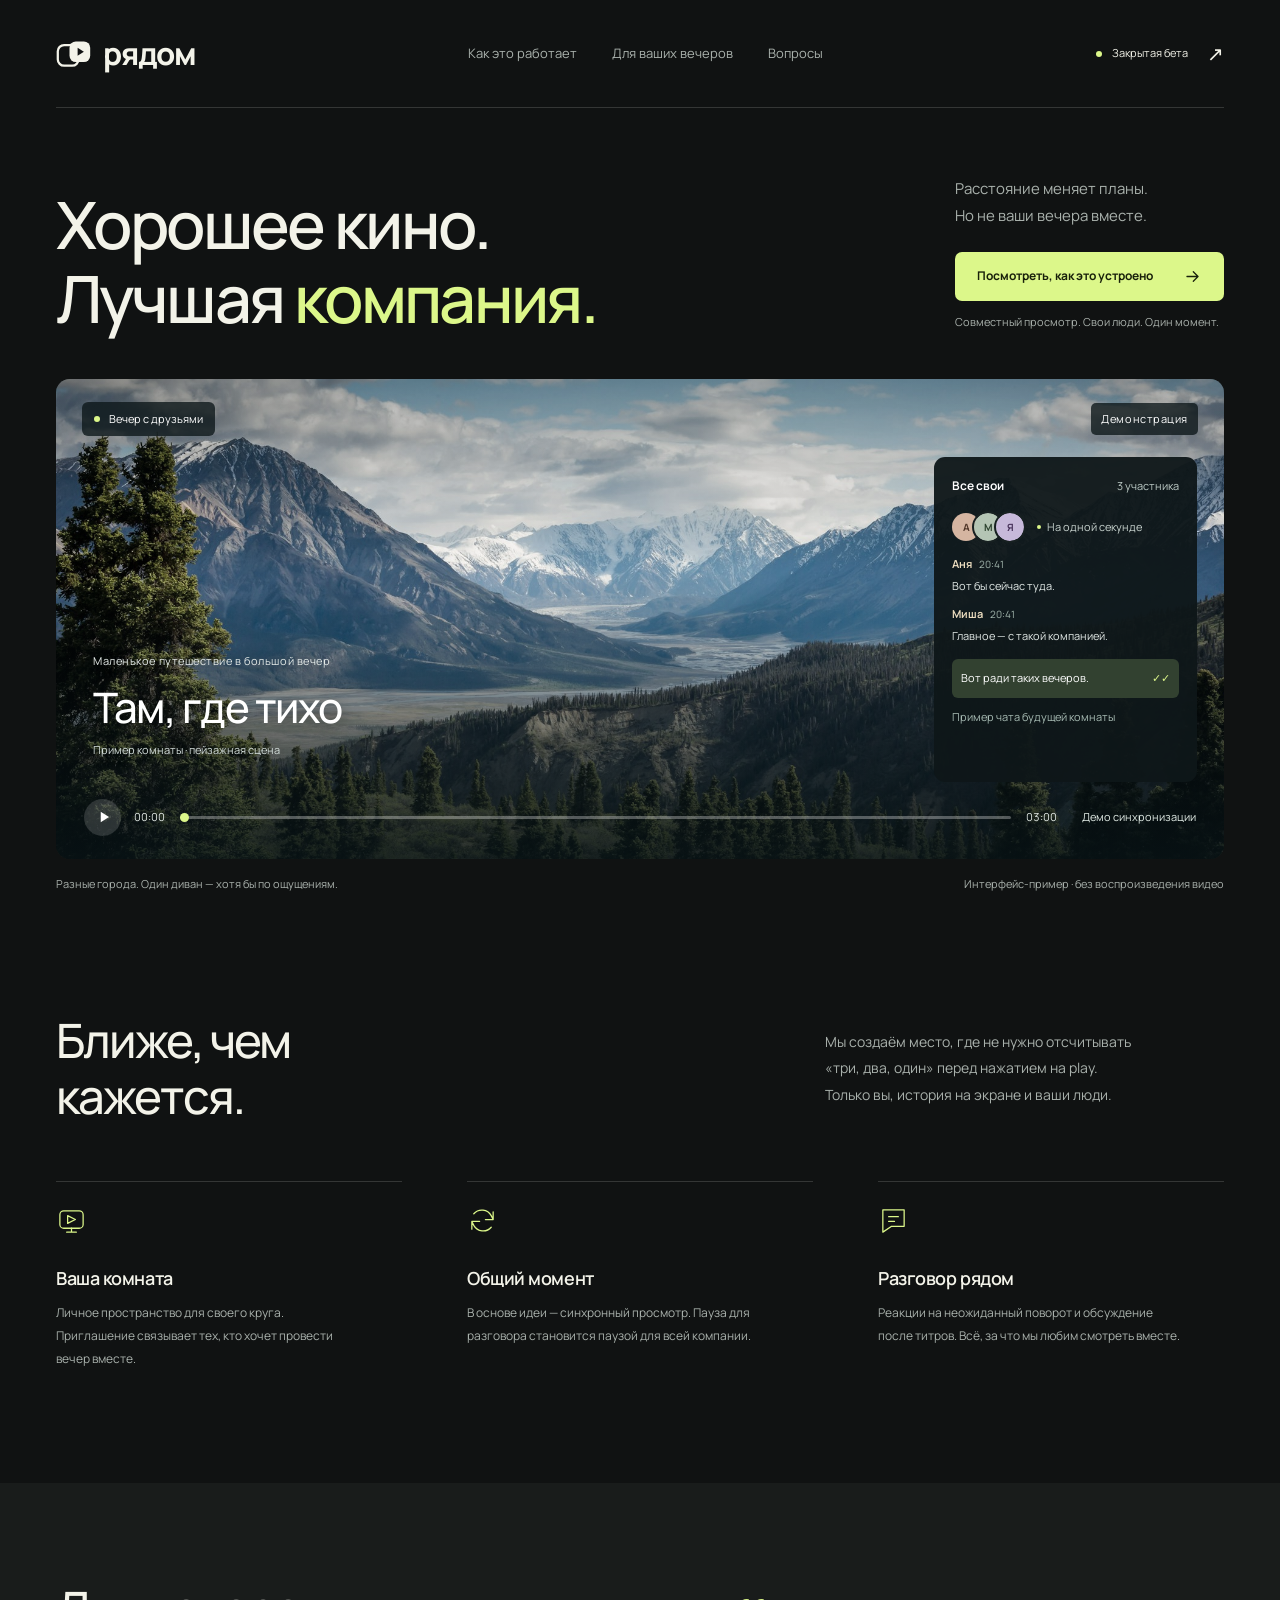
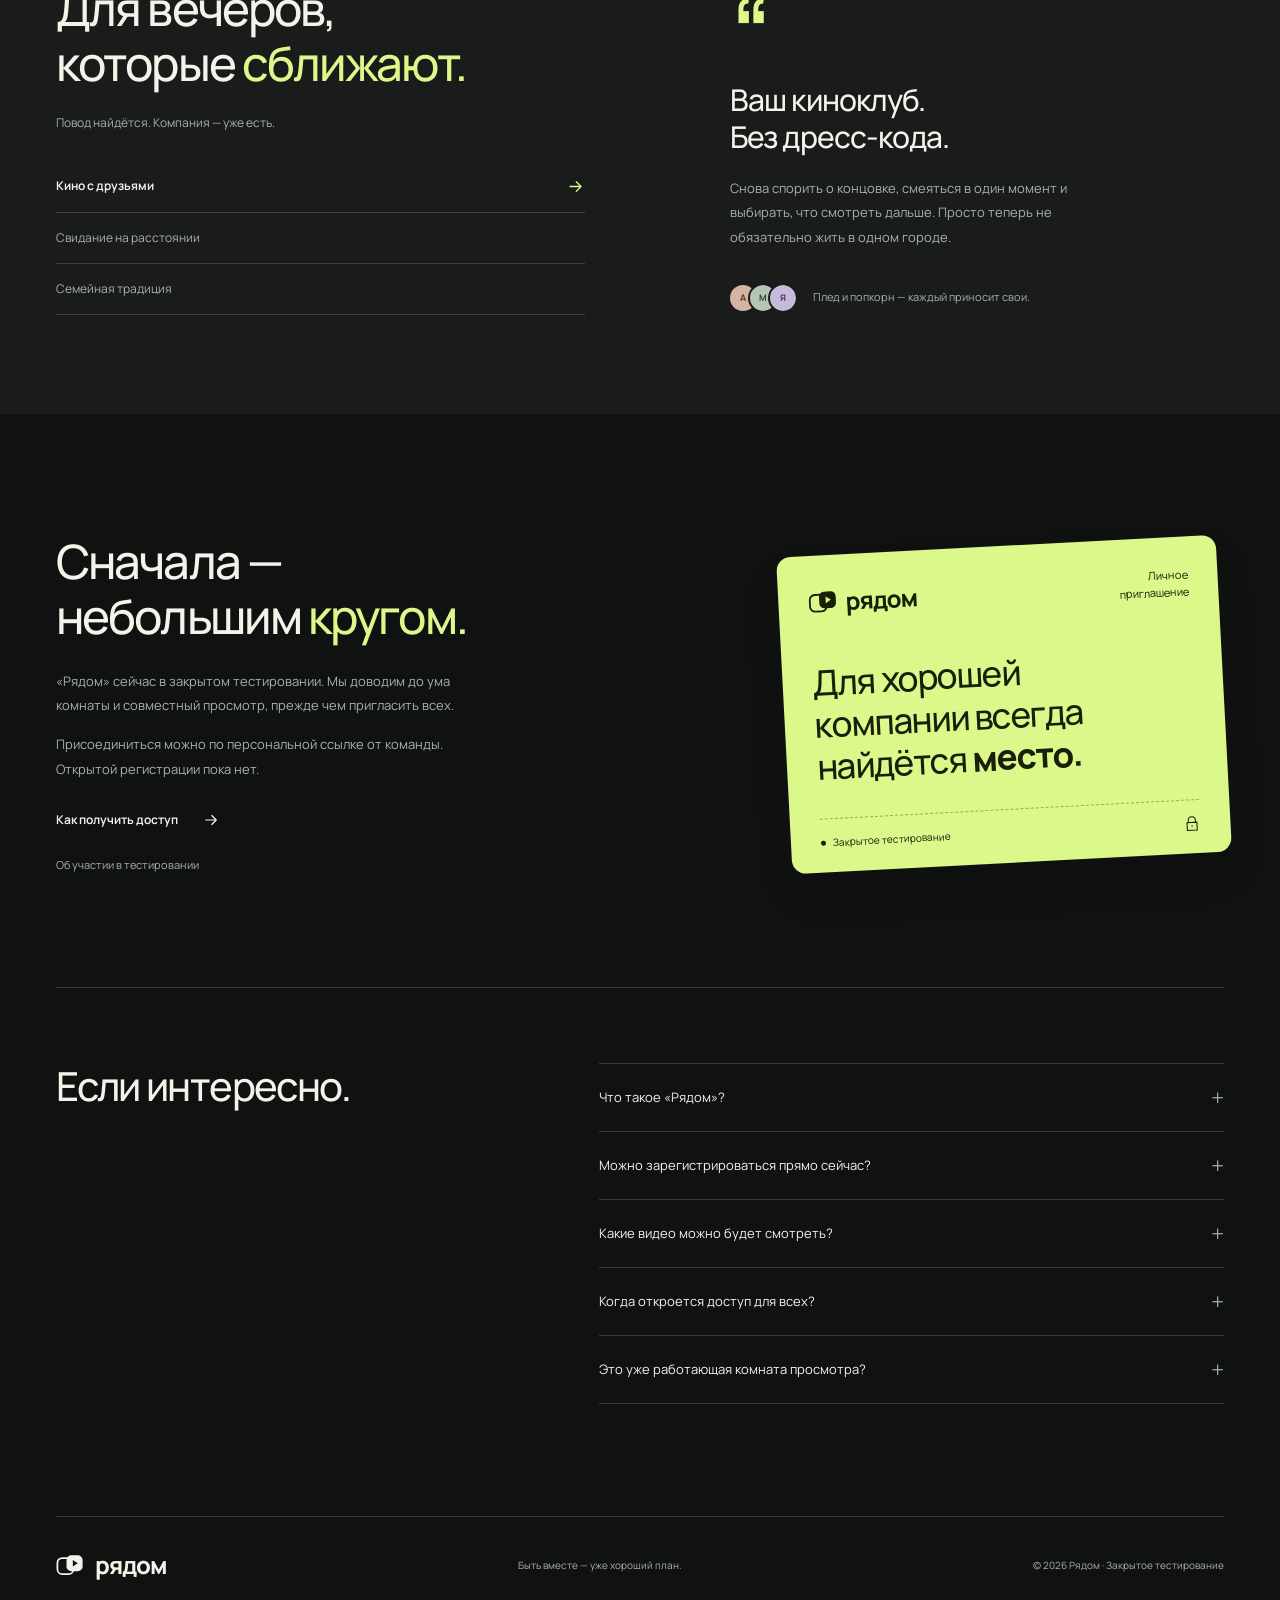
==== site/index.html @ b0fd859f "Add 11 co-watching landings with interactive installation and template replacement" ====
<!doctype html>
<html lang="ru" data-layout="cinema" style="--bg:#101212;--surface:#191c1b;--fg:#f3f3e9;--muted:#a9b1ac;--accent:#dcf78a;--accent-ink:#18200a">
<head>
<meta charset="utf-8"><meta name="viewport" content="width=device-width, initial-scale=1">
<meta name="description" content="Рядом — пространство для совместного просмотра на расстоянии. Закрытое тестирование, участие по персональному приглашению.">
<meta name="theme-color" content="#101212"><meta name="color-scheme" content="dark">
<title>Рядом — смотрим вместе, где бы вы ни были</title>
<link rel="icon" href="assets/favicon.svg" type="image/svg+xml">
<link rel="preload" href="assets/manrope.ttf" as="font" type="font/ttf" crossorigin>
<link rel="stylesheet" href="assets/style.css"><script defer src="assets/app.js"></script>
</head>
<body>
<a class="skip" href="#main">Перейти к содержимому</a>
<header class="header shell">
  <a class="brand" href="#" aria-label="Рядом — на главную"><svg viewBox="0 0 40 32" fill="none" aria-hidden="true"><rect x="2" y="6" width="23" height="23" rx="7" stroke="currentColor" stroke-width="2.5"/><rect x="15" y="2" width="23" height="23" rx="7" fill="currentColor"/><path d="m24 9 7 4.5-7 4.5V9Z" fill="var(--bg)"/></svg><span>рядом</span></a>
  <nav aria-label="Главная навигация"><a href="#how">Как это работает</a><a href="#moments">Для ваших вечеров</a><a href="#questions">Вопросы</a></nav>
  <a class="header-access" href="#access"><span class="status-dot"></span>Закрытая бета<span class="tiny-arrow">↗</span></a>
</header>
<main id="main">
  <section class="hero shell" aria-labelledby="hero-title">
    <div class="hero-intro">
      <h1 id="hero-title">Хорошее кино.<br>Лучшая <em>компания.</em></h1>
      <div class="hero-copy"><p>Расстояние меняет планы.<br>Но не ваши вечера вместе.</p><a class="button primary" href="#demo">Посмотреть, как это устроено <svg viewBox="0 0 24 24" fill="none" aria-hidden="true"><path d="M5 12h14m-6-6 6 6-6 6" stroke="currentColor" stroke-width="1.6" stroke-linecap="round" stroke-linejoin="round"/></svg></a><span class="hero-note">Совместный просмотр. Свои люди. Один момент.</span></div>
    </div>
    <div class="room" id="demo" aria-label="Демонстрация комнаты совместного просмотра">
      <div class="room-scene"><img src="assets/mountains.jpg" alt="Горная долина и снежные вершины" width="1920" height="1280" fetchpriority="high"><div class="scene-shade"></div></div>
      <div class="room-top"><span class="room-name"><span class="status-dot"></span><span id="room-name">Вечер с друзьями</span></span><span class="demo-tag">Демонстрация</span></div>
      <div class="film-title"><span>Маленькое путешествие в большой вечер</span><h2>Там, где тихо</h2><p>Пример комнаты · пейзажная сцена</p></div>
      <div class="watch-party" aria-label="Пример переписки">
        <div class="party-heading"><span>Все свои</span><span class="party-count">3 участника</span></div>
        <div class="party-people"><span class="avatar avatar-a">А</span><span class="avatar avatar-m">М</span><span class="avatar avatar-y">Я</span><span class="sync-label"><span class="status-dot"></span>На одной секунде</span></div>
        <div class="chat-line"><span class="chat-name">Аня <time>20:41</time></span><p id="chat-one">Вот бы сейчас туда.</p></div>
        <div class="chat-line"><span class="chat-name">Миша <time>20:41</time></span><p id="chat-two">Главное — с такой компанией.</p></div>
        <div class="chat-reply"><span>Вот ради таких вечеров.</span><span class="chat-check">✓✓</span></div>
        <span class="chat-caption">Пример чата будущей комнаты</span>
      </div>
      <div class="demo-controls"><button type="button" class="demo-toggle" aria-label="Запустить демонстрацию синхронизации" aria-pressed="false"><svg viewBox="0 0 24 24" aria-hidden="true"><path class="play-shape" d="m9 5 11 7-11 7Z" fill="currentColor"/><path class="pause-shape" d="M8 5h3v14H8zm6 0h3v14h-3z" fill="currentColor"/></svg></button><span class="demo-time" id="demo-time">00:00</span><input aria-label="Позиция в демонстрации" id="timeline" type="range" min="0" max="180" value="0"><span class="demo-duration">03:00</span><span class="control-caption" id="control-caption">Демо синхронизации</span></div>
    </div>
    <div class="room-caption"><span>Разные города. Один диван — хотя бы по ощущениям.</span><span>Интерфейс-пример · без воспроизведения видео</span></div>
  </section>
  <section class="how shell section" id="how" aria-labelledby="how-title">
    <div class="section-intro"><h2 id="how-title">Ближе, чем<br>кажется.</h2><p>Мы создаём место, где не нужно отсчитывать<br class="desktop-br"> «три, два, один» перед нажатием на play.<br class="desktop-br"> Только вы, история на экране и ваши люди.</p></div>
    <div class="steps">
      <article><span class="step-symbol"><svg viewBox="0 0 32 32" fill="none" aria-hidden="true"><rect x="4" y="6" width="24" height="18" rx="4"/><path d="M11 28h10M16 24v4m-4-17 8 4-8 4v-8Z"/></svg></span><h3>Ваша комната</h3><p>Личное пространство для своего круга. Приглашение связывает тех, кто хочет провести вечер вместе.</p></article>
      <article><span class="step-symbol"><svg viewBox="0 0 32 32" fill="none" aria-hidden="true"><path d="M7 9a11 11 0 0 1 18 2l2 4m0-8v8h-8M25 23A11 11 0 0 1 7 21l-2-4m0 8v-8h8"/></svg></span><h3>Общий момент</h3><p>В основе идеи — синхронный просмотр. Пауза для разговора становится паузой для всей компании.</p></article>
      <article><span class="step-symbol"><svg viewBox="0 0 32 32" fill="none" aria-hidden="true"><path d="M5 5h22v17H14l-9 6V5Z"/><path d="M11 12h10m-10 5h6"/></svg></span><h3>Разговор рядом</h3><p>Реакции на неожиданный поворот и обсуждение после титров. Всё, за что мы любим смотреть вместе.</p></article>
    </div>
  </section>
  <section class="moments section" id="moments" aria-labelledby="moments-title"><div class="shell moments-inner">
    <div class="moments-copy"><h2 id="moments-title">Для вечеров,<br>которые <em>сближают.</em></h2><p>Повод найдётся. Компания — уже есть.</p>
    <div class="scenario-tabs" role="tablist" aria-label="Сценарии совместного просмотра">
      <button type="button" role="tab" id="tab-friends" aria-controls="scenario-panel" aria-selected="true" data-scenario="friends">Кино с друзьями <svg viewBox="0 0 24 24" fill="none" aria-hidden="true"><path d="M5 12h14m-6-6 6 6-6 6" stroke="currentColor" stroke-width="1.6" stroke-linecap="round" stroke-linejoin="round"/></svg></button>
      <button type="button" role="tab" id="tab-date" aria-controls="scenario-panel" aria-selected="false" tabindex="-1" data-scenario="date">Свидание на расстоянии <svg viewBox="0 0 24 24" fill="none" aria-hidden="true"><path d="M5 12h14m-6-6 6 6-6 6" stroke="currentColor" stroke-width="1.6" stroke-linecap="round" stroke-linejoin="round"/></svg></button>
      <button type="button" role="tab" id="tab-family" aria-controls="scenario-panel" aria-selected="false" tabindex="-1" data-scenario="family">Семейная традиция <svg viewBox="0 0 24 24" fill="none" aria-hidden="true"><path d="M5 12h14m-6-6 6 6-6 6" stroke="currentColor" stroke-width="1.6" stroke-linecap="round" stroke-linejoin="round"/></svg></button>
    </div></div>
    <div class="scenario-panel" role="tabpanel" id="scenario-panel" aria-labelledby="tab-friends" tabindex="0"><span class="scenario-quote" aria-hidden="true">“</span><h3 id="scenario-title">Ваш киноклуб.<br>Без дресс-кода.</h3><p id="scenario-description">Снова спорить о концовке, смеяться в один момент и выбирать, что смотреть дальше. Просто теперь не обязательно жить в одном городе.</p><div class="scenario-bottom"><span class="small-avatars"><span class="avatar avatar-a">А</span><span class="avatar avatar-m">М</span><span class="avatar avatar-y">Я</span></span><span id="scenario-note">Плед и попкорн — каждый приносит свои.</span></div></div>
  </div></section>
  <section class="access shell section" id="access" aria-labelledby="access-title">
    <div class="access-copy"><h2 id="access-title">Сначала —<br>небольшим <em>кругом.</em></h2><p>«Рядом» сейчас в закрытом тестировании. Мы доводим до ума комнаты и совместный просмотр, прежде чем пригласить всех.</p><p>Присоединиться можно по персональной ссылке от команды. Открытой регистрации пока нет.</p><a class="text-link" href="#access-details">Как получить доступ <svg viewBox="0 0 24 24" fill="none" aria-hidden="true"><path d="M5 12h14m-6-6 6 6-6 6" stroke="currentColor" stroke-width="1.6" stroke-linecap="round" stroke-linejoin="round"/></svg></a>
    <details id="access-details" class="access-details"><summary>Об участии в тестировании</summary><p>Новых участников приглашает команда проекта. Если вам уже прислали приглашение, воспользуйтесь ссылкой из сообщения. На этой странице нельзя создать аккаунт или активировать код.</p></details></div>
    <div class="invite" aria-label="Участие только по приглашению"><div class="invite-top"><span class="brand"><svg viewBox="0 0 40 32" fill="none" aria-hidden="true"><rect x="2" y="6" width="23" height="23" rx="7" stroke="currentColor" stroke-width="2.5"/><rect x="15" y="2" width="23" height="23" rx="7" fill="currentColor"/><path d="m24 9 7 4.5-7 4.5V9Z" fill="var(--bg)"/></svg><span>рядом</span></span><span class="invite-label">Личное приглашение</span></div><div class="invite-body"><span>Для хорошей<br>компании всегда<br>найдётся <em>место.</em></span></div><div class="invite-bottom"><span class="status-dot"></span><span>Закрытое тестирование</span><svg viewBox="0 0 24 24" fill="none" aria-hidden="true"><path d="M7 10V7a5 5 0 0 1 10 0v3M5 10h14v11H5z" stroke="currentColor" stroke-width="1.5"/><circle cx="12" cy="15" r="1" fill="currentColor"/></svg></div></div>
  </section>
  <section class="faq shell section" id="questions" aria-labelledby="faq-title"><h2 id="faq-title">Если интересно.</h2><div class="faq-list">
    <details><summary>Что такое «Рядом»?</summary><p>Проект сервиса для совместного просмотра видео на расстоянии. Мы работаем над приватными комнатами, синхронизацией и общением во время просмотра.</p></details>
    <details><summary>Можно зарегистрироваться прямо сейчас?</summary><p>Открытая регистрация пока недоступна. Во время закрытого тестирования подключение проходит по персональным приглашениям от команды.</p></details>
    <details><summary>Какие видео можно будет смотреть?</summary><p>Поддерживаемые источники и форматы уточняются в ходе тестирования. «Рядом» не предоставляет собственный каталог фильмов и не заменяет подписки на видеосервисы.</p></details>
    <details><summary>Когда откроется доступ для всех?</summary><p>Точная дата пока не объявлена. Сначала мы хотим проверить основной сценарий с небольшой группой участников и учесть их обратную связь.</p></details>
    <details><summary>Это уже работающая комната просмотра?</summary><p>На этой странице показан интерактивный пример интерфейса. Он не воспроизводит видео и не соединяет участников. Доступ к тестовой версии предоставляется отдельно.</p></details>
  </div></section>
</main>
<footer class="footer shell"><a class="brand" href="#" aria-label="Рядом — наверх"><svg viewBox="0 0 40 32" fill="none" aria-hidden="true"><rect x="2" y="6" width="23" height="23" rx="7" stroke="currentColor" stroke-width="2.5"/><rect x="15" y="2" width="23" height="23" rx="7" fill="currentColor"/><path d="m24 9 7 4.5-7 4.5V9Z" fill="var(--bg)"/></svg><span>рядом</span></a><span>Быть вместе — уже хороший план.</span><span>© 2026 Рядом · Закрытое тестирование</span></footer>
</body></html>
---- site/assets/style.css ----
@font-face{font-family:Manrope;src:url('./manrope.ttf') format('truetype');font-weight:200 800;font-display:swap}
:root{--bg:#101212;--surface:#191c1b;--fg:#f3f3e9;--muted:#a9b1ac;--accent:#dcf78a;--accent-ink:#18200a;--line:color-mix(in srgb,var(--fg) 16%,transparent);--radius:14px;--ease:cubic-bezier(.16,1,.3,1)}
*{box-sizing:border-box}html{scroll-behavior:smooth;scroll-padding-top:35px;scrollbar-color:var(--muted) var(--bg)}body{margin:0;background:var(--bg);color:var(--fg);font:400 15px/1.7 Manrope,sans-serif;-webkit-font-smoothing:antialiased}::selection{background:var(--accent);color:var(--accent-ink)}a{color:inherit;text-decoration:none;text-underline-offset:5px}button,input{font:inherit}button,a,input,summary{-webkit-tap-highlight-color:transparent}button{cursor:pointer}a:focus-visible,button:focus-visible,input:focus-visible,summary:focus-visible,[tabindex="0"]:focus-visible{outline:2px solid var(--accent);outline-offset:6px}svg{width:24px;height:24px;flex-shrink:0}p,h1,h2,h3{margin:0}em{font-style:normal;color:var(--accent)}.shell{width:min(1280px,calc(100% - 112px));margin-inline:auto}.skip{position:absolute;top:-100px;left:24px;z-index:10;background:var(--accent);color:var(--accent-ink);padding:12px}.skip:focus{top:16px}.header{display:flex;align-items:center;justify-content:space-between;height:108px;border-bottom:1px solid var(--line);gap:24px}.brand{display:inline-flex;gap:11px;align-items:center;font-size:31px;font-weight:750;letter-spacing:-.04em;line-height:1}.brand svg{width:36px;height:32px}.header nav{display:flex;gap:35px;font-size:13px;color:var(--muted)}.header nav a:hover{color:var(--fg)}.header-access{font-size:12px;display:flex;align-items:center;gap:10px}.status-dot{display:inline-block;width:6px;height:6px;border-radius:50%;background:var(--accent);flex-shrink:0}.tiny-arrow{font-size:20px;margin-left:9px}.hero{padding-top:67px}.hero-intro{display:flex;justify-content:space-between;align-items:flex-end;gap:35px;margin-bottom:44px}h1{font-size:clamp(42px,5.1vw,78px);font-weight:550;line-height:1.12;letter-spacing:-.04em;text-wrap:balance}h1 em{font-weight:550}.hero-copy{padding-bottom:3px;flex-shrink:0}.hero-copy p{font-size:15px;line-height:1.8;color:var(--muted);margin-bottom:23px}.button{display:inline-flex;align-items:center;justify-content:center;gap:30px;font-size:12px;font-weight:700;min-height:49px;padding:12px 22px;border-radius:7px;transition:background .2s,transform .2s var(--ease)}.button:hover{transform:translateY(-2px);background:color-mix(in srgb,var(--accent) 85%,var(--fg))}.primary{background:var(--accent);color:var(--accent-ink)}.button svg{width:19px;height:19px}.hero-note{display:block;font-size:10px;color:var(--muted);margin-top:12px}.room{position:relative;isolation:isolate;min-height:460px;overflow:hidden;border-radius:var(--radius);color:#fff;background:#1c2b2d;scroll-margin-top:25px}.room-scene,.scene-shade{position:absolute;inset:0;z-index:-1}.room-scene img{height:100%;width:100%;object-fit:cover;object-position:50% 55%;filter:saturate(.65);transition:transform 16s linear}.room[data-playing="true"] .room-scene img{transform:scale(1.08)}.scene-shade{z-index:0;background:linear-gradient(180deg,rgba(8,19,22,.22),transparent 40%,rgba(8,19,22,.86))}.room-top{position:absolute;top:23px;left:26px;right:26px;display:flex;justify-content:space-between;align-items:center}.room-name{display:flex;align-items:center;gap:9px;font-size:11px;padding:8px 12px;border-radius:6px;background:rgba(12,22,25,.78)}.room .status-dot{background:#dcf78a}.demo-tag{font-size:10px;letter-spacing:.05em;background:rgba(12,22,25,.78);padding:7px 10px;border-radius:5px}.film-title{position:absolute;bottom:99px;left:37px}.film-title>span{font-size:10px;color:#e3e9e7;letter-spacing:.05em}.film-title h2{font-weight:500;font-size:42px;letter-spacing:-.035em;line-height:1.25;margin-top:8px}.film-title p{font-size:10px;color:#d3ddda;margin-top:8px}.watch-party{position:absolute;top:88px;right:27px;bottom:91px;width:263px;background:rgba(14,23,25,.95);border-radius:11px;padding:19px 18px}.party-heading{display:flex;justify-content:space-between;align-items:center;font-size:12px;font-weight:650}.party-count{color:#bdcbc6;font-size:9px;font-weight:400}.party-people{display:flex;align-items:center;margin-top:17px;margin-bottom:20px}.avatar{display:inline-flex;align-items:center;justify-content:center;flex-shrink:0;width:28px;height:28px;border-radius:50%;font-size:10px;font-weight:700}.avatar+.avatar{margin-left:-6px;outline:2px solid #172021}.avatar-a{background:#d5b5a1;color:#51372a}.avatar-m{background:#b4c5b4;color:#2e4430}.avatar-y{background:#c7b9da;color:#49335c}.sync-label{margin-left:13px;font-size:8px;color:#c8d3ce;display:flex;align-items:center;gap:6px}.sync-label .status-dot{width:4px;height:4px}.chat-line{font-size:10px;margin-top:13px}.chat-name{font-size:9px;color:#ecddc0;font-weight:650;display:flex;gap:7px;align-items:center}.chat-name time{font-size:7px;color:#a2b6ad;font-weight:400}.chat-line p{margin-top:3px;color:#e3eae7}.chat-reply{display:flex;justify-content:space-between;gap:8px;margin-top:18px;padding:10px 9px;background:#324130;border-radius:6px;font-size:9px}.chat-check{color:#dcf78a}.chat-caption{font-size:7px;color:#a7bbb3;display:block;margin-top:14px}.demo-controls{position:absolute;left:28px;right:28px;bottom:23px;display:flex;align-items:center;gap:13px}.demo-toggle{border:0;background:rgba(255,255,255,.15);color:#fff;display:grid;place-items:center;width:37px;height:37px;border-radius:50%;flex-shrink:0;transition:background .2s}.demo-toggle:hover{background:rgba(255,255,255,.3)}.demo-toggle svg{width:18px;height:18px}.pause-shape{display:none}.demo-toggle[aria-pressed="true"] .pause-shape{display:block}.demo-toggle[aria-pressed="true"] .play-shape{display:none}.demo-time,.demo-duration{font-size:9px;font-variant-numeric:tabular-nums;color:#e0e7e3}.demo-controls input{appearance:none;height:3px;flex:1;min-width:20px;border-radius:4px;background:linear-gradient(to right,#dcf78a var(--progress,0%),rgba(255,255,255,.3) var(--progress,0%));cursor:pointer;accent-color:#dcf78a}.demo-controls input::-webkit-slider-thumb{appearance:none;width:9px;height:9px;border-radius:50%;background:#dcf78a}.demo-controls input::-moz-range-thumb{width:9px;height:9px;border:0;border-radius:50%;background:#dcf78a}.control-caption{font-size:8px;min-width:126px;text-align:right;color:#e2ece6}.room-caption{display:flex;justify-content:space-between;margin-top:16px;color:var(--muted);font-size:10px;gap:20px}.room-caption>span:last-child{font-size:9px}.section{padding-top:120px;padding-bottom:112px}.section-intro{display:flex;justify-content:space-between;align-items:center;gap:40px}.section h2{font-size:clamp(34px,3.7vw,53px);line-height:1.17;font-weight:500;letter-spacing:-.04em;text-wrap:balance}.section-intro>p{font-size:14px;line-height:1.9;color:var(--muted);margin-right:8%;max-width:440px}.steps{display:grid;grid-template-columns:repeat(3,1fr);gap:65px;margin-top:57px}.steps article{padding-top:23px;border-top:1px solid var(--line)}.step-symbol{display:block;margin-bottom:19px;color:var(--accent)}.step-symbol svg{width:31px;height:31px;stroke:currentColor;stroke-width:1.3;stroke-linecap:round;stroke-linejoin:round}.steps h3{font-size:18px;letter-spacing:-.025em;font-weight:600;margin-bottom:9px}.steps p{font-size:12px;line-height:1.9;color:var(--muted);max-width:305px}.moments{background:var(--surface);padding-block:88px}.moments-inner{display:grid;grid-template-columns:1fr 1fr;gap:110px;align-items:center}.moments-copy>p{font-size:12px;color:var(--muted);margin-top:21px}.scenario-tabs{display:flex;flex-direction:column;gap:0;margin-top:28px}.scenario-tabs button{text-align:left;border:0;border-bottom:1px solid var(--line);background:transparent;color:var(--muted);padding:15px 0;display:flex;align-items:center;justify-content:space-between;font-size:12px}.scenario-tabs svg{width:19px;height:19px;transition:transform .2s var(--ease);opacity:0}.scenario-tabs button[aria-selected="true"]{color:var(--fg);font-weight:650}.scenario-tabs button[aria-selected="true"] svg{opacity:1;color:var(--accent)}.scenario-tabs button:hover svg{opacity:1;transform:translateX(4px)}.scenario-panel{padding:20px 0 15px 35px;min-height:300px}.scenario-quote{display:block;font-size:106px;color:var(--accent);line-height:.85;font-weight:500}.scenario-panel h3{font-size:30px;font-weight:500;letter-spacing:-.03em;line-height:1.25;margin-bottom:20px}.scenario-panel>p{font-size:13px;line-height:1.9;color:var(--muted);max-width:400px;min-height:77px}.scenario-bottom{display:flex;align-items:center;gap:17px;margin-top:32px}.small-avatars{display:flex}.small-avatars .avatar{width:26px;height:26px;font-size:9px}.small-avatars .avatar+.avatar{outline-color:var(--surface)}.scenario-bottom>span:last-child{font-size:9px;color:var(--muted)}.access{display:grid;grid-template-columns:1fr 1fr;gap:110px;align-items:center}.access-copy>p{color:var(--muted);font-size:13px;line-height:1.9;max-width:410px;margin-top:24px}.access-copy>p+p{margin-top:14px}.text-link{display:inline-flex;align-items:center;gap:24px;font-size:12px;font-weight:650;margin-top:27px}.text-link svg{width:18px}.text-link:hover{color:var(--accent)}.access-details{margin-top:24px;max-width:430px;font-size:12px}.access-details summary{color:var(--muted);font-size:10px}.access-details p{margin-top:12px;line-height:1.9;color:var(--muted)}.invite{width:100%;max-width:440px;justify-self:end;border-radius:14px;background:var(--accent);color:var(--accent-ink);padding:30px 30px 21px;transform:rotate(-3deg);box-shadow:0 22px 35px rgba(0,0,0,.12)}.invite-top{display:flex;align-items:center;justify-content:space-between;gap:18px}.invite .brand{font-size:24px;gap:8px}.invite .brand svg{width:29px;height:25px}.invite .brand svg path{fill:var(--accent)}.invite-label{font-size:8px;max-width:90px;text-align:right;line-height:1.5}.invite-body{padding:43px 0 31px}.invite-body>span{font-size:35px;font-weight:500;line-height:1.2;letter-spacing:-.04em;display:block}.invite-body em{color:inherit;font-weight:750}.invite-bottom{padding-top:15px;border-top:1px dashed color-mix(in srgb,var(--accent-ink) 35%,transparent);display:flex;align-items:center;gap:7px;font-size:9px}.invite-bottom .status-dot{background:var(--accent-ink);width:5px;height:5px}.invite-bottom svg{margin-left:auto;width:17px;height:17px}.faq{border-top:1px solid var(--line);padding-top:75px;display:grid;grid-template-columns:1fr 1.35fr;gap:80px}.faq h2{font-size:40px}.faq-list details{border-bottom:1px solid var(--line)}.faq-list details:first-child{border-top:1px solid var(--line)}summary{cursor:pointer;list-style:none}summary::-webkit-details-marker{display:none}.faq-list summary{display:flex;gap:20px;justify-content:space-between;align-items:center;padding:22px 0;font-size:13px}.faq-list summary::after{content:'+';font-size:23px;line-height:1;color:var(--muted);font-weight:300}.faq-list details[open] summary::after{content:'−'}.faq-list p{color:var(--muted);font-size:12px;line-height:1.9;padding:0 30px 22px 0;max-width:580px}.footer{border-top:1px solid var(--line);display:flex;align-items:center;justify-content:space-between;gap:30px;padding-block:36px;margin-top:0}.footer .brand{font-size:24px}.footer .brand svg{width:28px;height:24px}.footer>span{font-size:9px;color:var(--muted)}
/* Distinct composition families: split living room, immersive screen, journal and poster. */
html[data-layout="split"] .hero{display:grid;grid-template-columns:.9fr 1.1fr;gap:40px;padding-top:74px}html[data-layout="split"] .hero-intro{display:flex;flex-direction:column;align-items:flex-start;justify-content:center;margin:0;gap:33px}html[data-layout="split"] h1{font-size:clamp(40px,4.8vw,67px)}html[data-layout="split"] .room{min-height:570px}html[data-layout="split"] .watch-party{top:96px;right:20px;width:233px;bottom:auto;height:278px}html[data-layout="split"] .film-title{left:25px;bottom:100px}html[data-layout="split"] .film-title h2{font-size:34px}html[data-layout="split"] .room-caption{grid-column:1/-1;margin-top:-18px}html[data-layout="split"] .control-caption{display:none}html[data-layout="split"] .hero-note{max-width:280px}html[data-layout="immersive"] .hero{position:relative;padding-top:0;isolation:isolate}html[data-layout="immersive"] .hero-intro{padding:80px 45px 345px;margin:0;align-items:flex-start;gap:32px;pointer-events:none}html[data-layout="immersive"] .hero h1{font-size:clamp(45px,4.6vw,67px);color:#fff}html[data-layout="immersive"] .hero-copy{max-width:300px;padding-top:5px;pointer-events:auto}html[data-layout="immersive"] .hero-copy p,html[data-layout="immersive"] .hero-note{color:#e0e7e4}html[data-layout="immersive"] .room{position:absolute;inset:20px 0 33px;z-index:-1}html[data-layout="immersive"] .scene-shade{background:linear-gradient(180deg,rgba(6,17,21,.87),rgba(6,17,21,.1) 65%,rgba(6,17,21,.86))}html[data-layout="immersive"] .room-top{top:auto;bottom:282px;left:45px;right:auto}html[data-layout="immersive"] .demo-tag{margin-left:12px}html[data-layout="immersive"] .watch-party{top:auto;height:250px;bottom:78px}html[data-layout="immersive"] .hero .room-caption{margin-top:8px}html[data-layout="editorial"] .hero-intro{display:grid;grid-template-columns:1.2fr 1fr;align-items:start}html[data-layout="editorial"] h1{font-size:clamp(48px,5.8vw,84px)}html[data-layout="editorial"] .hero-copy{padding:8px 0 0 45px;border-left:1px solid var(--line)}html[data-layout="editorial"] .room{border-radius:0;min-height:430px}html[data-layout="editorial"] .room-caption{padding-bottom:20px;border-bottom:1px solid var(--line)}html[data-layout="poster"] .hero-intro{display:block;text-align:center}html[data-layout="poster"] h1{font-size:clamp(45px,5vw,73px);line-height:1.17}html[data-layout="poster"] .hero-copy{display:flex;align-items:center;justify-content:center;gap:35px;margin-top:28px}html[data-layout="poster"] .hero-copy p{margin:0;text-align:left;font-size:12px}html[data-layout="poster"] .hero-note{display:none}html[data-layout="poster"] .room{min-height:400px}
@media(min-width:1600px){h1{font-size:78px}.hero{padding-top:78px}.room{min-height:510px}.watch-party{top:108px;bottom:101px}.hero-intro{margin-bottom:48px}}
@media(max-width:1190px){.shell{width:calc(100% - 72px)}.hero-intro{gap:25px}h1{font-size:clamp(42px,5.2vw,67px)}.hero-copy p{font-size:13px}.hero-copy .button{gap:14px;padding-inline:17px;font-size:11px}.hero-note{font-size:9px}.moments-inner,.access{gap:65px}.header nav{gap:24px}.steps{gap:38px}.section-intro>p{margin-right:0}html[data-layout="immersive"] .hero-intro{padding:80px 35px 350px}html[data-layout="immersive"] .hero-copy{max-width:270px}html[data-layout="immersive"] .hero h1{font-size:50px}.invite-body>span{font-size:32px}}
@media(max-width:900px){.shell{width:calc(100% - 48px)}.header{height:85px}.header nav{gap:19px;font-size:11px}.header-access{font-size:10px}.brand{font-size:27px}.hero{padding-top:47px}.hero-intro{display:block}h1{font-size:64px}.hero-copy{display:flex;align-items:center;justify-content:space-between;gap:30px;margin-top:25px}.hero-copy p{margin:0}.hero-note{display:none}.hero-intro{margin-bottom:30px}.room{min-height:440px}.watch-party{width:238px}.film-title{left:26px;bottom:106px;max-width:calc(100% - 300px)}.film-title h2{font-size:34px}.film-title>span{font-size:8px}.section{padding-block:85px}.section-intro>p{font-size:12px}.steps{gap:27px}.steps p{font-size:11px}.moments-inner,.access{gap:44px}.moments-inner h2,.access h2{font-size:38px}.scenario-panel{padding-left:0}.scenario-panel h3{font-size:27px}.scenario-bottom{gap:10px;align-items:flex-start}.scenario-bottom>span:last-child{font-size:8px}.invite{padding:25px}.invite-body>span{font-size:30px}.faq{gap:45px}.faq h2{font-size:32px}.footer{flex-wrap:wrap;gap:25px}.footer>span:last-child{margin-left:auto}html[data-layout="split"] .hero{gap:25px;grid-template-columns:1fr 1.1fr}html[data-layout="split"] h1{font-size:43px}html[data-layout="split"] .hero-copy{display:block;margin:0}html[data-layout="split"] .hero-copy p{margin-bottom:20px}html[data-layout="split"] .room{min-height:540px}html[data-layout="split"] .watch-party{width:225px;right:16px;top:85px}html[data-layout="split"] .film-title{max-width:100%}html[data-layout="split"] .room-caption{margin-top:-5px}html[data-layout="immersive"] .hero-intro{display:block;padding:65px 30px 340px}html[data-layout="immersive"] .hero h1{font-size:52px}html[data-layout="immersive"] .hero-copy{max-width:none;display:flex}html[data-layout="immersive"] .room-top{left:30px}html[data-layout="editorial"] .hero-intro{display:block}html[data-layout="editorial"] .hero-copy{padding:0;border:0}html[data-layout="editorial"] h1{font-size:68px}html[data-layout="poster"] .hero-copy{gap:24px}}
@media(max-width:620px){.shell{width:calc(100% - 40px)}.header{height:79px;gap:10px}.header nav{display:none}.brand{font-size:27px;gap:9px}.brand svg{width:31px;height:28px}.header-access{font-size:10px;gap:7px}.tiny-arrow{margin-left:4px}.hero{padding-top:39px}h1{font-size:clamp(34px,9.8vw,56px);line-height:1.13;letter-spacing:-.04em}.hero-intro{margin-bottom:27px}.hero-copy{display:block;margin-top:22px}.hero-copy p{font-size:13px;line-height:1.8;margin-bottom:22px}.hero-copy .button{font-size:11px;min-height:47px;padding-inline:19px;gap:29px}.hero-note{display:block;font-size:8px;margin-top:12px}.room{min-height:515px;border-radius:10px}.room-scene img{object-position:44% center}.room-top{top:16px;left:15px;right:15px}.room-name{font-size:9px;padding:7px 8px}.demo-tag{font-size:8px;padding:6px 8px}.film-title{left:19px;top:83px;bottom:auto;max-width:none}.film-title>span{font-size:8px}.film-title h2{font-size:33px;margin-top:5px}.film-title p{font-size:8px}.watch-party{top:auto;left:18px;right:18px;width:auto;bottom:80px;height:244px;padding:16px 17px}.party-heading{font-size:11px}.party-people{margin-top:12px;margin-bottom:11px}.chat-line{margin-top:10px}.chat-line p{font-size:10px}.chat-reply{margin-top:13px;padding:8px 9px;font-size:9px}.chat-caption{margin-top:9px}.demo-controls{left:18px;right:18px;bottom:21px;gap:10px}.demo-toggle{width:31px;height:31px}.control-caption{display:none}.room-caption{font-size:9px;line-height:1.7;display:block;margin-top:12px}.room-caption>span{display:block}.room-caption>span:last-child{font-size:8px;margin-top:3px}.section{padding-block:67px}.section-intro{display:block}.section h2{font-size:38px}.section-intro>p{font-size:12px;line-height:1.9;margin-top:25px}.desktop-br{display:none}.steps{display:block;margin-top:30px}.steps article{padding-top:23px;position:relative;padding-left:50px;margin-top:25px}.step-symbol{position:absolute;left:0;top:26px}.step-symbol svg{width:28px;height:28px}.steps h3{font-size:17px}.steps p{font-size:12px;max-width:none}.moments-inner{display:block}.moments-copy>p{font-size:12px;margin-top:18px}.scenario-tabs{margin-top:25px}.scenario-panel{margin-top:38px;padding:10px 0 0;min-height:305px}.scenario-quote{font-size:91px}.scenario-panel h3{font-size:30px}.scenario-panel>p{min-height:0;font-size:12px}.scenario-bottom{align-items:center;margin-top:25px}.scenario-bottom>span:last-child{font-size:8px}.access{display:flex;flex-direction:column;align-items:stretch;gap:43px}.access-copy>p{font-size:12px;margin-top:23px}.invite{max-width:none;width:calc(100% - 16px);align-self:center;padding:26px}.invite-body{padding:36px 0}.invite-body>span{font-size:34px}.invite-label{font-size:8px}.faq{display:block;padding-top:55px}.faq h2{font-size:35px;margin-bottom:30px}.faq-list summary{font-size:12px;padding-block:20px}.faq-list p{font-size:11px}.footer{padding-block:30px;gap:20px}.footer .brand{font-size:25px}.footer>span{font-size:8px}.footer>span:nth-child(2){margin-left:auto;max-width:135px;text-align:right}.footer>span:last-child{width:100%;margin-left:0}html[data-layout="split"] .hero{display:block;padding-top:39px}html[data-layout="split"] .hero-intro{gap:0;display:block;margin-bottom:29px}html[data-layout="split"] h1{font-size:clamp(36px,10vw,56px)}html[data-layout="split"] .hero-copy{margin-top:22px}html[data-layout="split"] .room{min-height:515px}html[data-layout="split"] .watch-party{top:auto;left:18px;right:18px;width:auto;bottom:80px;height:244px}html[data-layout="split"] .film-title{left:19px;bottom:auto}html[data-layout="split"] .room-caption{margin-top:12px}html[data-layout="immersive"] .hero{padding-top:0}html[data-layout="immersive"] .hero-intro{padding:49px 19px 508px}html[data-layout="immersive"] .hero h1{font-size:clamp(30px,8.1vw,46px)}html[data-layout="immersive"] .hero-copy{display:block;margin-top:20px}html[data-layout="immersive"] .hero-copy p{font-size:12px;margin-bottom:20px}html[data-layout="immersive"] .room{top:13px;bottom:50px}html[data-layout="immersive"] .room-top{left:19px;bottom:428px;top:auto;right:19px}html[data-layout="immersive"] .room-name{font-size:8px}html[data-layout="immersive"] .film-title{bottom:337px;top:auto}html[data-layout="immersive"] .watch-party{height:244px;bottom:77px}html[data-layout="immersive"] .hero .room-caption{margin-top:7px}html[data-layout="editorial"] h1{font-size:clamp(37px,10.6vw,58px)}html[data-layout="editorial"] .hero-copy{margin-top:22px}html[data-layout="editorial"] .room{min-height:515px}html[data-layout="poster"] .hero-intro{text-align:left}html[data-layout="poster"] h1{font-size:clamp(33px,9.2vw,53px)}html[data-layout="poster"] .hero-copy{display:block;margin-top:23px}html[data-layout="poster"] .hero-copy p{font-size:12px;margin-bottom:21px}html[data-layout="poster"] .room{min-height:515px}}
@media(prefers-reduced-motion:reduce){html{scroll-behavior:auto}*,*::before,*::after{transition:none!important;animation:none!important}.room[data-playing="true"] .room-scene img{transform:none}}
.sources{display:grid;grid-template-columns:1.2fr 1fr;gap:80px;padding-top:68px;margin-top:28px;padding-bottom:64px;border-bottom:1px solid var(--line)}.sources h2{font-size:29px;line-height:1.3;letter-spacing:-.03em;font-weight:500}.sources p{font-size:12px;line-height:1.9;color:var(--muted);max-width:520px;margin-top:19px}.source-names{display:flex;align-content:center;align-items:center;flex-wrap:wrap;gap:12px}.source-names>span{padding:9px 14px;border:1px solid var(--line);border-radius:6px;font-size:13px;font-weight:600}.source-names small{display:block;width:100%;color:var(--muted);font-size:9px;line-height:1.8;margin-top:6px}@media(max-width:900px){.sources{gap:35px}.sources h2{font-size:25px}}@media(max-width:620px){.sources{display:block;padding-top:40px;padding-bottom:40px;margin-top:15px}.sources h2{font-size:26px}.source-names{margin-top:25px;gap:9px}.source-names>span{font-size:11px;padding:8px 12px}.source-names small{font-size:8px}}
/* Readability correction; approved first-page composition and copy stay intact. */
.header-access,.room-name,.demo-tag,.hero-note,.film-title>span,.film-title p,.party-count,.sync-label,.chat-name,.chat-name time,.chat-line p,.chat-reply,.chat-caption,.demo-time,.demo-duration,.control-caption,.room-caption,.room-caption>span:last-child,.scenario-bottom>span:last-child,.access-details summary,.invite-label,.invite-bottom,.source-names small{font-size:11px}.room{min-height:480px}.watch-party{top:78px;bottom:77px}.chat-line{font-size:11px}.party-people{margin-bottom:14px}.chat-line{margin-top:10px}.chat-reply{margin-top:13px}.chat-caption{margin-top:10px}.chat-name time{font-size:10px}.footer>span,.footer>span:nth-child(2),.footer>span:last-child{font-size:10px}.steps p,.faq-list p{font-size:12px}.film-title{text-shadow:0 2px 14px rgba(0,0,0,.4)}.invite-label{max-width:100px}.invite-bottom{font-size:10px}.scenario-bottom{align-items:center}.room-caption>span:last-child{max-width:46%;text-align:right}
@media(max-width:900px){html[data-layout="split"] .watch-party{height:294px}.hero-note,.header-access,.party-count,.sync-label,.chat-name,.chat-line p,.chat-reply,.chat-caption,.room-name,.demo-tag,.film-title>span,.film-title p,.room-caption,.room-caption>span:last-child,.scenario-bottom>span:last-child,.invite-label,.source-names small{font-size:11px}.invite-label{font-size:10px}}
@media(max-width:620px){.room,html[data-layout="split"] .room,html[data-layout="editorial"] .room,html[data-layout="poster"] .room{min-height:565px}.watch-party,html[data-layout="split"] .watch-party{top:auto;height:286px;bottom:80px}.room-caption>span:last-child{max-width:none;text-align:left}.scene-shade{background:linear-gradient(180deg,rgba(8,19,22,.64),rgba(8,19,22,.18) 60%,rgba(8,19,22,.86))}.hero-note,.header-access,.party-count,.sync-label,.chat-name,.chat-line p,.chat-reply,.chat-caption,.room-name,.demo-tag,.film-title>span,.film-title p,.room-caption,.room-caption>span:last-child,.scenario-bottom>span:last-child,.source-names small{font-size:11px}.film-title>span{max-width:260px;display:block}.watch-party .chat-line{margin-top:10px}.watch-party .chat-caption{margin-top:10px}.invite-label{font-size:10px}.invite-bottom{font-size:10px}.faq-list p{font-size:12px}html[data-layout="immersive"] .hero-intro{padding-bottom:568px}html[data-layout="immersive"] .room-top{bottom:474px}html[data-layout="immersive"] .film-title{bottom:379px}html[data-layout="immersive"] .watch-party{height:286px;bottom:77px}.control-caption{display:none}}
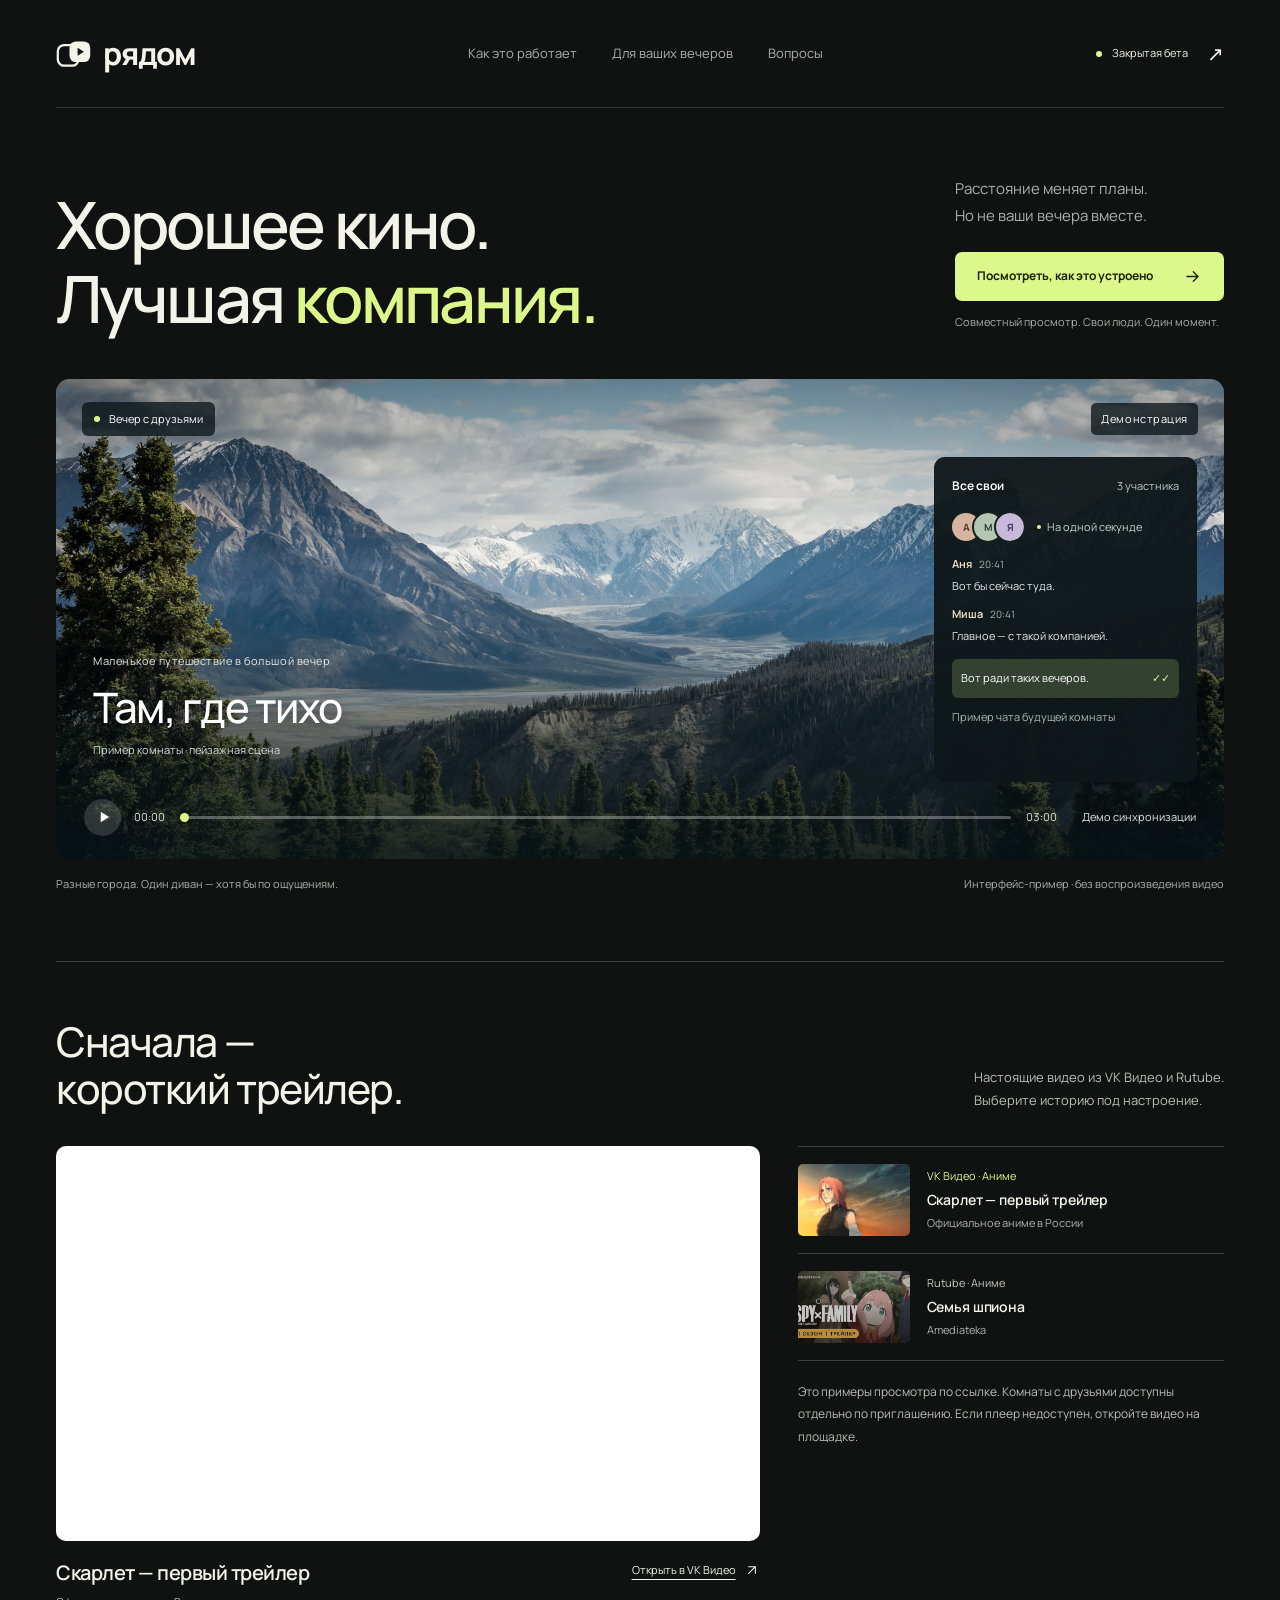
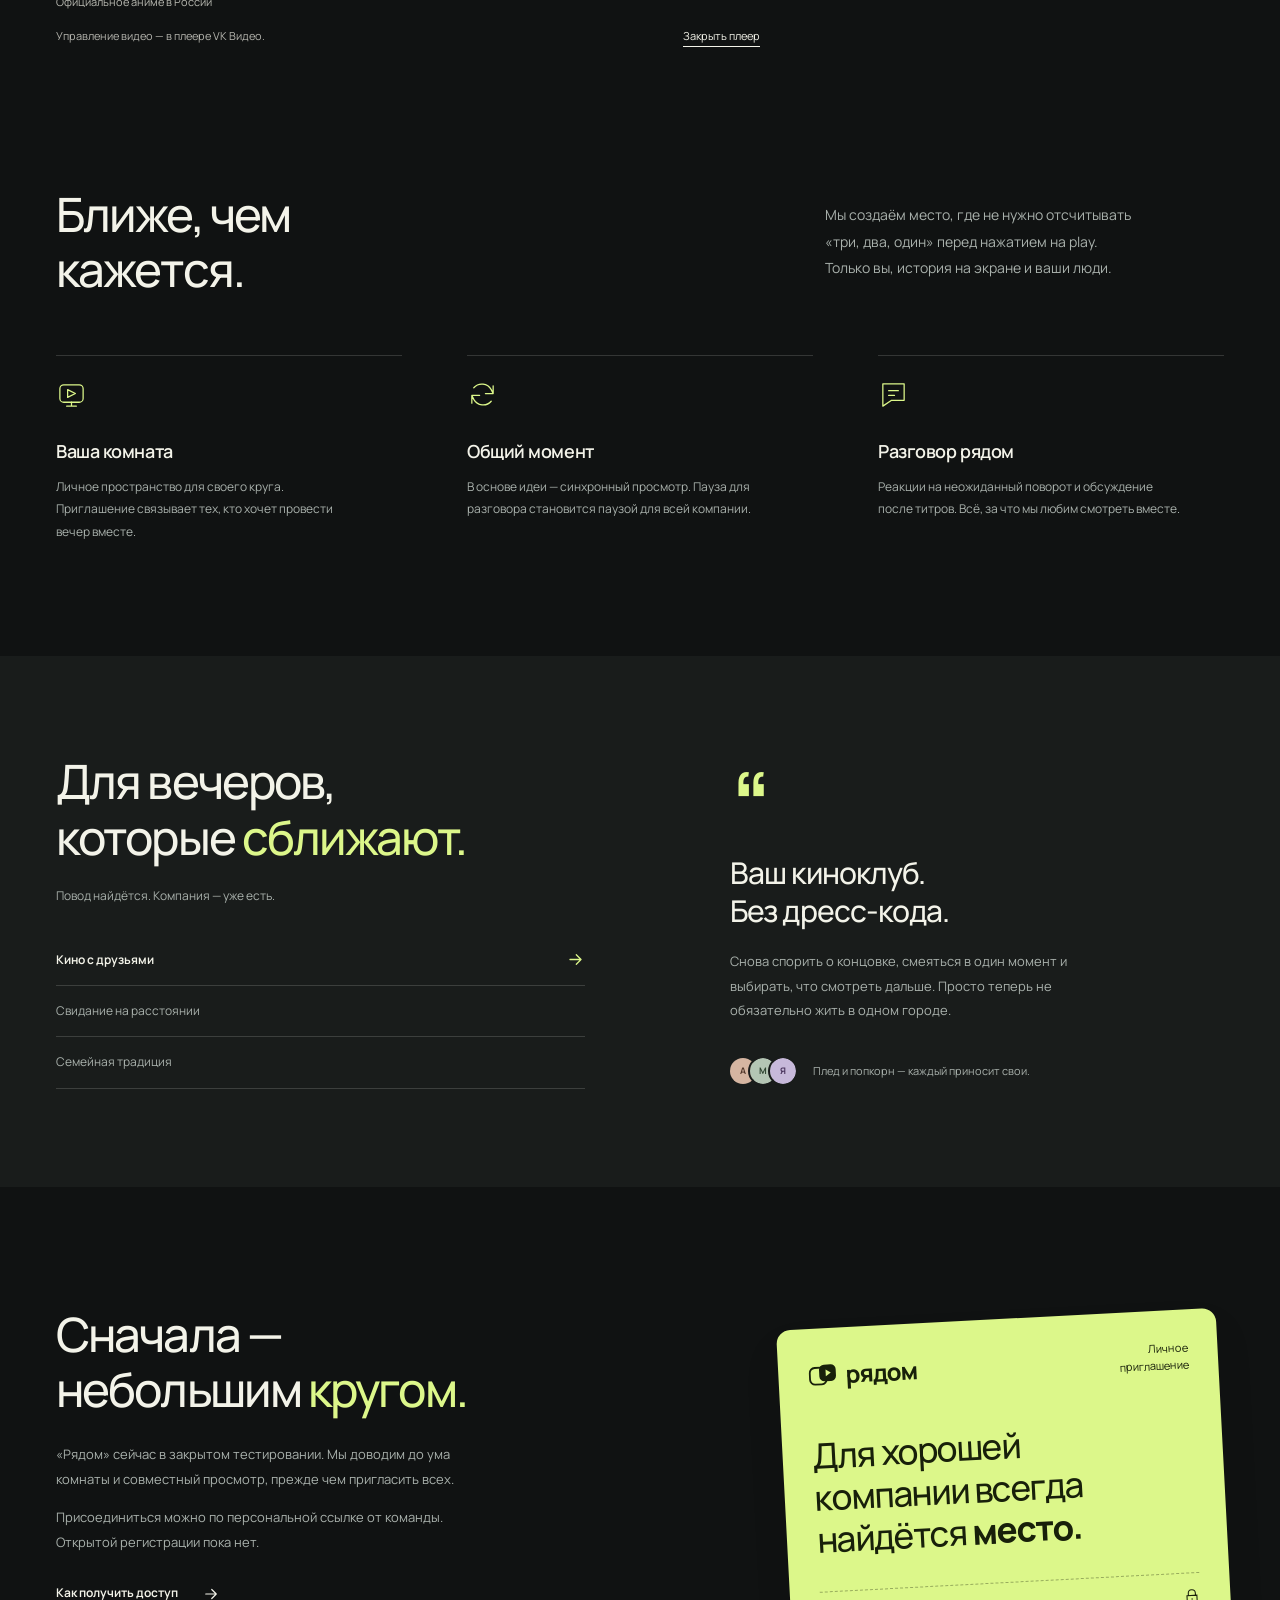
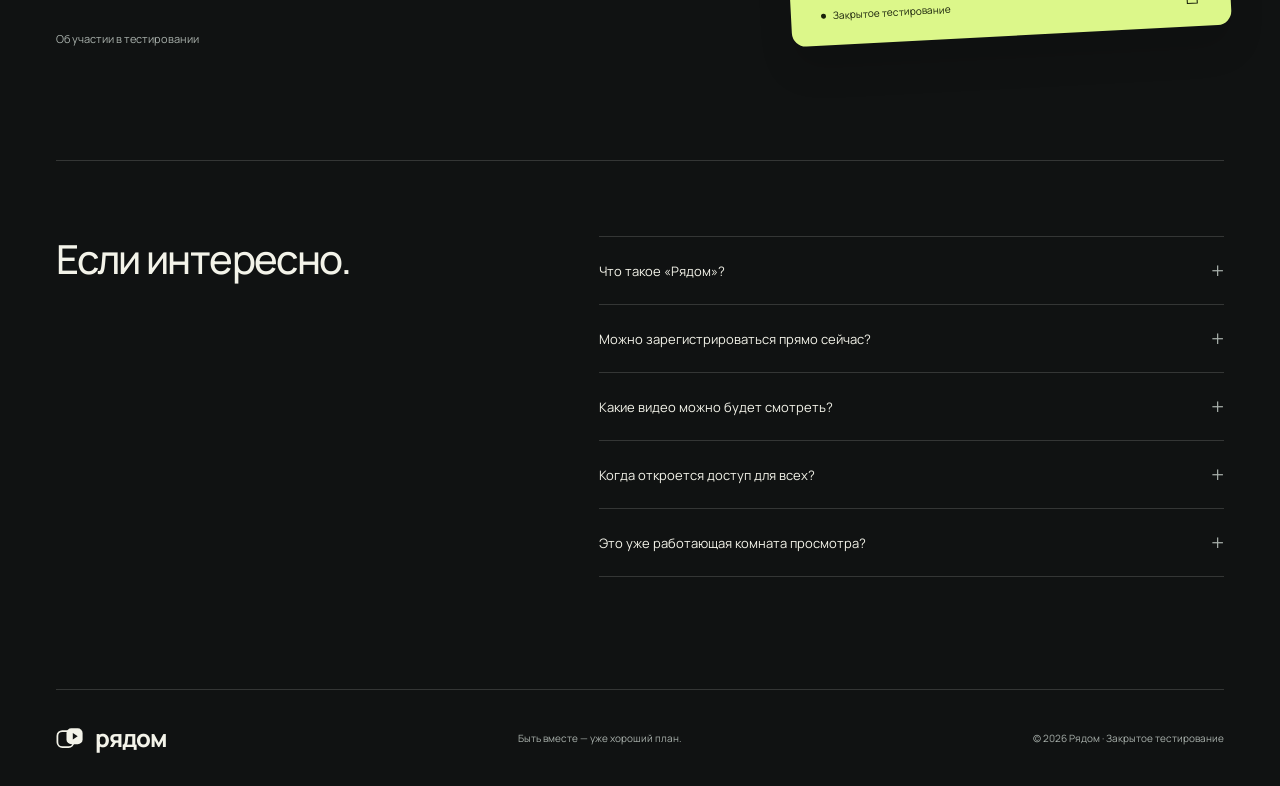
==== commit 01c063e8: "Add 22 distinct VK and Rutube trailers with muted autoplay" ====
--- a/site/index.html
+++ b/site/index.html
@@ -8,7 +8,7 @@
 <link rel="icon" href="assets/favicon.svg" type="image/svg+xml">
 <link rel="preload" href="assets/manrope.ttf" as="font" type="font/ttf" crossorigin>
 <link rel="stylesheet" href="assets/style.css"><script defer src="assets/app.js"></script>
-</head>
+<link rel="stylesheet" href="assets/video-samples.css"><script defer src="assets/video-samples.js"></script></head>
 <body>
 <a class="skip" href="#main">Перейти к содержимому</a>
 <header class="header shell">
@@ -37,7 +37,7 @@
       <div class="demo-controls"><button type="button" class="demo-toggle" aria-label="Запустить демонстрацию синхронизации" aria-pressed="false"><svg viewBox="0 0 24 24" aria-hidden="true"><path class="play-shape" d="m9 5 11 7-11 7Z" fill="currentColor"/><path class="pause-shape" d="M8 5h3v14H8zm6 0h3v14h-3z" fill="currentColor"/></svg></button><span class="demo-time" id="demo-time">00:00</span><input aria-label="Позиция в демонстрации" id="timeline" type="range" min="0" max="180" value="0"><span class="demo-duration">03:00</span><span class="control-caption" id="control-caption">Демо синхронизации</span></div>
     </div>
     <div class="room-caption"><span>Разные города. Один диван — хотя бы по ощущениям.</span><span>Интерфейс-пример · без воспроизведения видео</span></div>
-  </section>
+  </section><section class="watch-samples shell" id="examples" aria-labelledby="samples-title"><div class="samples-heading"><h2 id="samples-title">Сначала —<br>короткий трейлер.</h2><p>Настоящие видео из VK Видео и Rutube.<br>Выберите историю под настроение.</p></div><div class="samples-layout"><div class="sample-main"><div class="sample-screen"><img class="sample-poster" src="assets/media/01-vk.jpg" alt="Обложка трейлера «Скарлет — первый трейлер»" width="960" height="540" loading="lazy"><button class="sample-start" type="button"><svg viewBox="0 0 24 24" aria-hidden="true"><path d="m9 5 11 7-11 7Z" fill="currentColor"/></svg><span>Смотреть в плеере VK Видео</span></button><div class="sample-iframe-slot"></div></div><div class="sample-meta"><div><h3 class="sample-active-title">Скарлет — первый трейлер</h3><p class="sample-active-author">Официальное аниме в России</p></div><a class="sample-open" href="https://vkvideo.ru/video-158063198_456240278" target="_blank" rel="noopener noreferrer">Открыть в VK Видео<svg viewBox="0 0 24 24" fill="none" aria-hidden="true"><path d="M7 17 17 7M7 7h10v10" stroke="currentColor" stroke-width="1.6" stroke-linecap="round" stroke-linejoin="round"/></svg></a></div><div class="sample-status-row"><p class="sample-status" role="status">Автозапуск без звука. Включить звук можно в плеере.</p><button class="sample-stop" type="button" hidden>Закрыть плеер</button></div></div><div class="sample-list" role="group" aria-label="Выбрать трейлер"><button type="button" class="sample-choice" data-sample-index="0" aria-pressed="true"><img src="assets/media/01-vk.jpg" alt="" width="160" height="90" loading="lazy"><span><span class="sample-provider">VK Видео · Аниме</span><strong>Скарлет — первый трейлер</strong><span class="sample-author">Официальное аниме в России</span></span></button><button type="button" class="sample-choice" data-sample-index="1" aria-pressed="false"><img src="assets/media/01-rutube.jpg" alt="" width="160" height="90" loading="lazy"><span><span class="sample-provider">Rutube · Аниме</span><strong>Семья шпиона</strong><span class="sample-author">Amediateka</span></span></button><p class="sample-explainer">Это примеры просмотра по ссылке. Комнаты с друзьями доступны отдельно по приглашению. Если плеер недоступен, откройте видео на площадке.</p></div></div><script type="application/json" data-sample-catalog>[{"landing": 1, "provider": "VK Видео", "title": "Скарлет — первый трейлер", "kind": "Аниме", "author": "Официальное аниме в России", "url": "https://vkvideo.ru/video-158063198_456240278", "embed": "https://vkvideo.ru/video_ext.php?oid=-158063198&id=456240278&hash=051f331269a19291&autoplay=0", "poster": "assets/media/01-vk.jpg", "source": "https://vkvideo.ru/video-158063198_456240278", "thumbnailSource": "https://avatars.mds.yandex.net/get-vthumb/936892/7f5975e7ffee0c7e70cafa604761db0d/564x318_1", "duration": 90}, {"landing": 1, "provider": "Rutube", "title": "Семья шпиона", "kind": "Аниме", "author": "Amediateka", "url": "https://rutube.ru/video/8b8c5d28c023cfe3a97a4f2008adc07e/", "embed": "https://rutube.ru/play/embed/8b8c5d28c023cfe3a97a4f2008adc07e/", "poster": "assets/media/01-rutube.jpg", "source": "https://rutube.ru/u/amediateka/", "thumbnailSource": "https://pic.rtbcdn.ru/video/2026-05-27/c3/6f/c36fb52e131b24d5e4a2005dc35ef7f0.jpg", "duration": 102}]</script></section>
   <section class="how shell section" id="how" aria-labelledby="how-title">
     <div class="section-intro"><h2 id="how-title">Ближе, чем<br>кажется.</h2><p>Мы создаём место, где не нужно отсчитывать<br class="desktop-br"> «три, два, один» перед нажатием на play.<br class="desktop-br"> Только вы, история на экране и ваши люди.</p></div>
     <div class="steps">
--- a/site/assets/video-samples.css
+++ b/site/assets/video-samples.css
@@ -0,0 +1,3 @@
+.watch-samples{padding-top:56px;margin-block:68px 20px;border-top:1px solid color-mix(in srgb,var(--fg) 20%,transparent)}.samples-heading{display:flex;align-items:flex-end;justify-content:space-between;gap:50px;margin-bottom:33px}.samples-heading h2{font-size:clamp(32px,3.2vw,46px);font-weight:500;line-height:1.15;letter-spacing:-.035em}.samples-heading>p{font-size:13px;line-height:1.8;color:color-mix(in srgb,var(--fg) 76%,var(--bg))}.samples-layout{display:grid;grid-template-columns:1.65fr 1fr;gap:38px;align-items:start}.sample-main{min-width:0}.sample-screen{aspect-ratio:16/9;position:relative;isolation:isolate;overflow:hidden;background:#111915;border-radius:10px;color:#fff}.sample-poster{width:100%;height:100%;object-fit:cover;display:block;position:absolute;inset:0;filter:brightness(.6)}.sample-start{position:absolute;inset:0;width:100%;height:100%;background:transparent;color:#fff;border:0;display:flex;flex-direction:column;align-items:center;justify-content:center;gap:17px;padding:25px;cursor:pointer;z-index:1}.sample-start[hidden]{display:none}.sample-start>svg{padding:18px;width:70px;height:70px;border:1px solid #ffffffa6;border-radius:50%;background:#14241c66;transition:background .2s}.sample-start:hover>svg{background:#14241cd9}.sample-start>span{font-size:12px;font-weight:650}.sample-start:focus-visible{outline:3px solid var(--accent);outline-offset:-6px}.sample-iframe-slot{position:absolute;inset:0;pointer-events:none}.sample-iframe-slot iframe{width:100%;height:100%;border:0;display:block}.player-active .sample-iframe-slot{pointer-events:auto;z-index:2}.sample-meta{display:flex;justify-content:space-between;align-items:flex-start;gap:20px;margin-top:19px}.sample-active-title{font-size:20px;font-weight:600;line-height:1.3;letter-spacing:-.025em}.sample-active-author{font-size:11px;margin-top:7px;color:color-mix(in srgb,var(--fg) 75%,var(--bg))}.sample-open{display:inline-flex;align-items:center;gap:8px;flex-shrink:0;color:var(--fg);font-size:11px;text-decoration:underline;text-underline-offset:5px;line-height:1.8}.sample-open svg{width:16px;height:16px}.sample-status-row{display:flex;align-items:flex-start;justify-content:space-between;gap:20px;margin-top:15px}.sample-status{font-size:11px;line-height:1.7;max-width:520px;color:color-mix(in srgb,var(--fg) 73%,var(--bg))}.sample-stop{padding:0;background:none;color:var(--fg);border:0;border-bottom:1px solid currentColor;flex-shrink:0;cursor:pointer;font-size:11px}.sample-list{display:flex;flex-direction:column;gap:0;border-top:1px solid color-mix(in srgb,var(--fg) 20%,transparent)}.sample-choice{display:grid;grid-template-columns:112px 1fr;align-items:center;gap:17px;padding:17px 0;text-align:left;background:none;color:var(--fg);border:0;border-bottom:1px solid color-mix(in srgb,var(--fg) 20%,transparent);cursor:pointer;opacity:.74;transition:opacity .2s}.sample-choice[aria-pressed=true],.sample-choice:hover{opacity:1}.sample-choice>img{width:112px;height:72px;object-fit:cover;border-radius:5px;filter:saturate(.75)}.sample-choice[aria-pressed=true]>img{filter:saturate(1)}.sample-choice>span{display:flex;flex-direction:column;gap:5px;min-width:0}.sample-choice strong{font-size:14px;font-weight:600;line-height:1.5;letter-spacing:-.01em}.sample-provider{font-size:11px;line-height:1.5;color:color-mix(in srgb,var(--fg) 80%,var(--bg))}.sample-choice[aria-pressed=true] .sample-provider{color:var(--accent)}.sample-author{font-size:11px;line-height:1.5;color:color-mix(in srgb,var(--fg) 72%,var(--bg))}.sample-explainer{font-size:12px;line-height:1.9;margin-top:20px;color:color-mix(in srgb,var(--fg) 76%,var(--bg))}.brand-titry .sample-screen,.brand-kadr .sample-screen,.brand-sync .sample-screen,.brand-komnata .sample-screen{border-radius:0}.brand-pled .samples-heading h2,.brand-dubl .samples-heading h2,.brand-kruzhok .samples-heading h2{font-family:Lora,serif}.brand-sync .samples-heading h2{font-family:Unbounded,sans-serif;font-size:33px}.brand-volna .watch-samples{padding-top:35px;margin-top:50px}.brand-kruzhok .sample-choice[aria-pressed=true] .sample-provider{color:#193d31}@media(max-width:1000px){.samples-layout{grid-template-columns:1.4fr 1fr;gap:26px}.sample-choice{grid-template-columns:88px 1fr;gap:12px}.sample-choice>img{width:88px;height:64px}.sample-choice strong{font-size:13px}.sample-meta{display:block}.sample-open{margin-top:12px}.sample-active-title{font-size:19px}.samples-heading>p{font-size:12px}.sample-choice .sample-author{display:none}}@media(max-width:620px){.watch-samples{padding-top:36px;margin-top:47px}.samples-heading{display:block;margin-bottom:25px}.samples-heading h2{font-size:33px}.samples-heading>p{font-size:12px;margin-top:20px}.samples-layout{display:flex;flex-direction:column;gap:25px}.sample-main,.sample-list{width:100%}.sample-start{gap:12px;padding:15px}.sample-start>svg{width:53px;height:53px;padding:13px}.sample-start>span{font-size:11px}.sample-meta{margin-top:15px}.sample-active-title{font-size:19px}.sample-status-row{flex-direction:column;gap:10px;margin-top:13px}.sample-status{font-size:11px}.sample-choice{grid-template-columns:105px 1fr;gap:16px;padding:16px 0}.sample-choice>img{width:105px;height:70px}.sample-choice strong{font-size:13px}.sample-choice .sample-author{display:block}.sample-explainer{font-size:12px;margin-top:19px}.sample-choice[aria-pressed=false]{opacity:.84}.brand-sync .samples-heading h2{font-size:26px}.brand-volna .watch-samples{margin-top:40px}.sample-screen{border-radius:7px}}@media(prefers-reduced-motion:reduce){.sample-start>svg,.sample-choice{transition:none}}
+
+.sample-choice,.sample-choice[aria-pressed=false]{opacity:1}.sample-choice[aria-pressed=false]>img{opacity:.75}.sample-choice:hover>img,.sample-choice[aria-pressed=true]>img{opacity:1}
